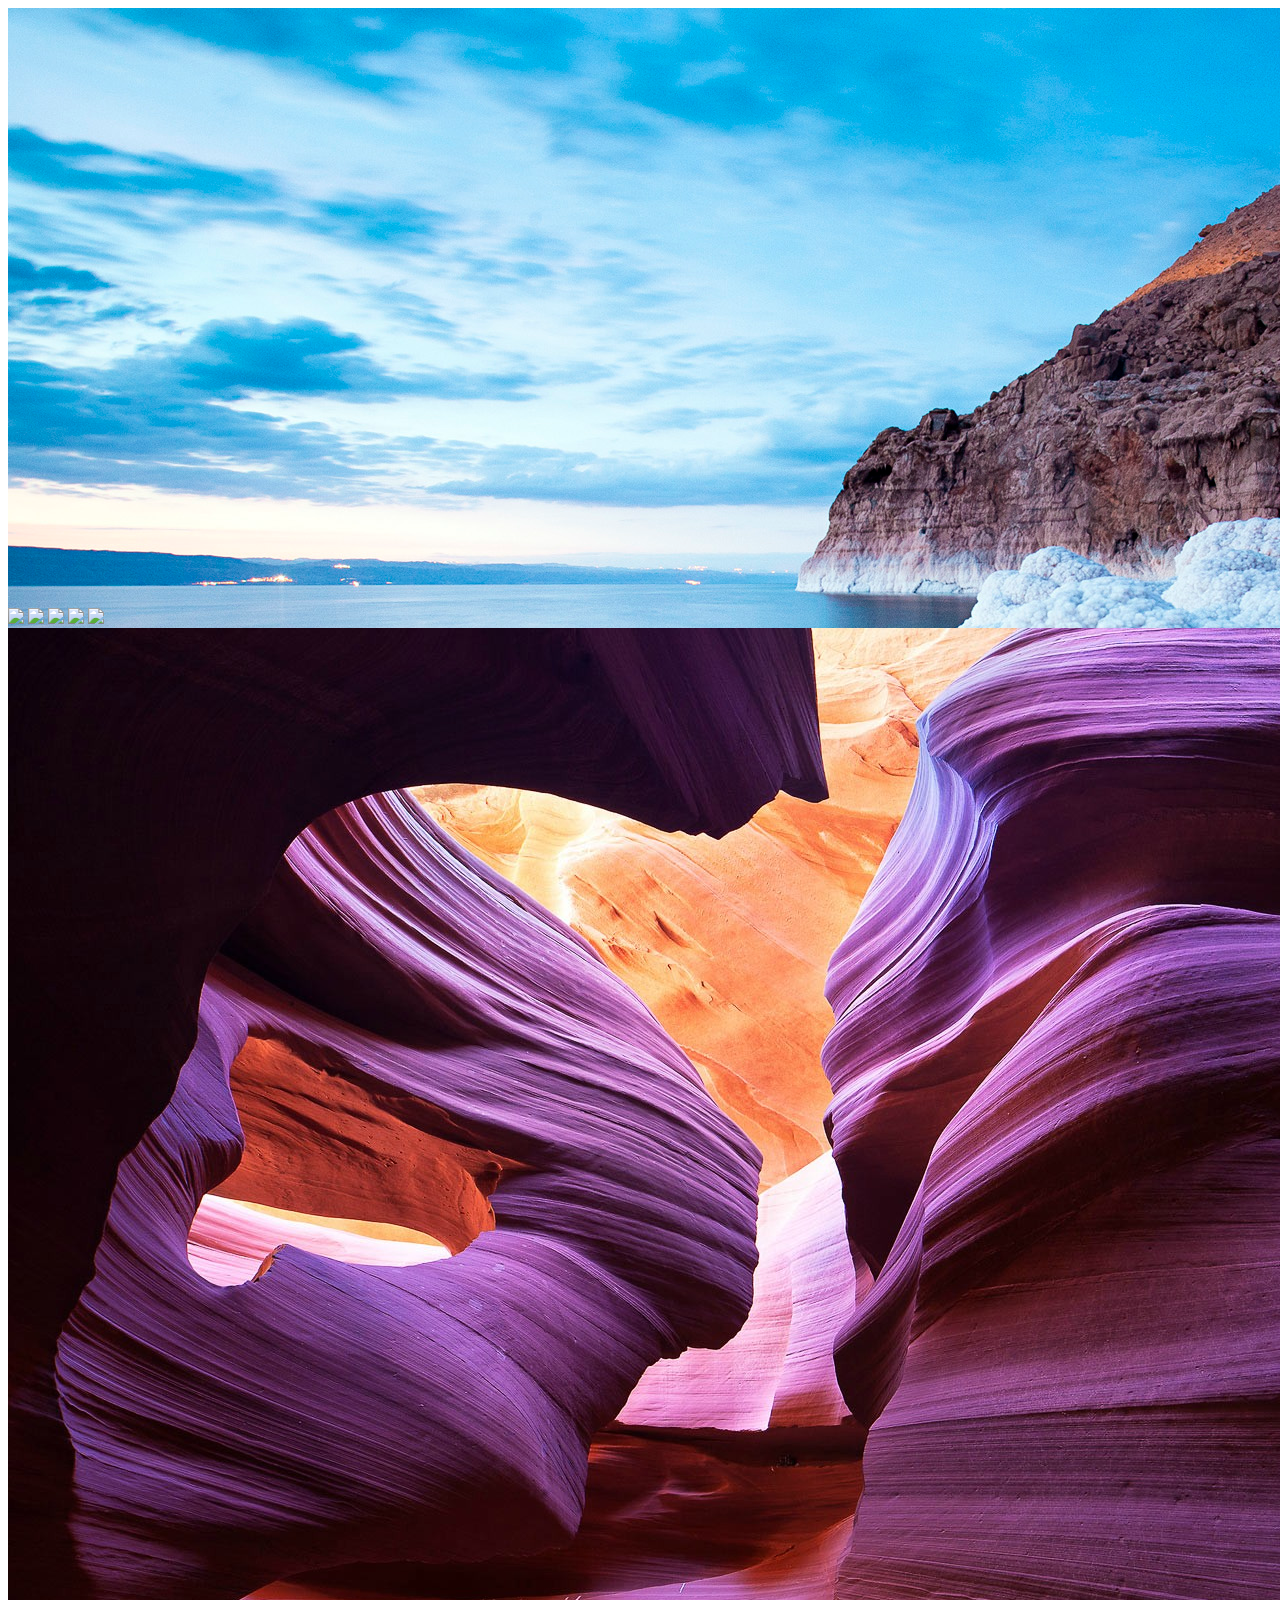
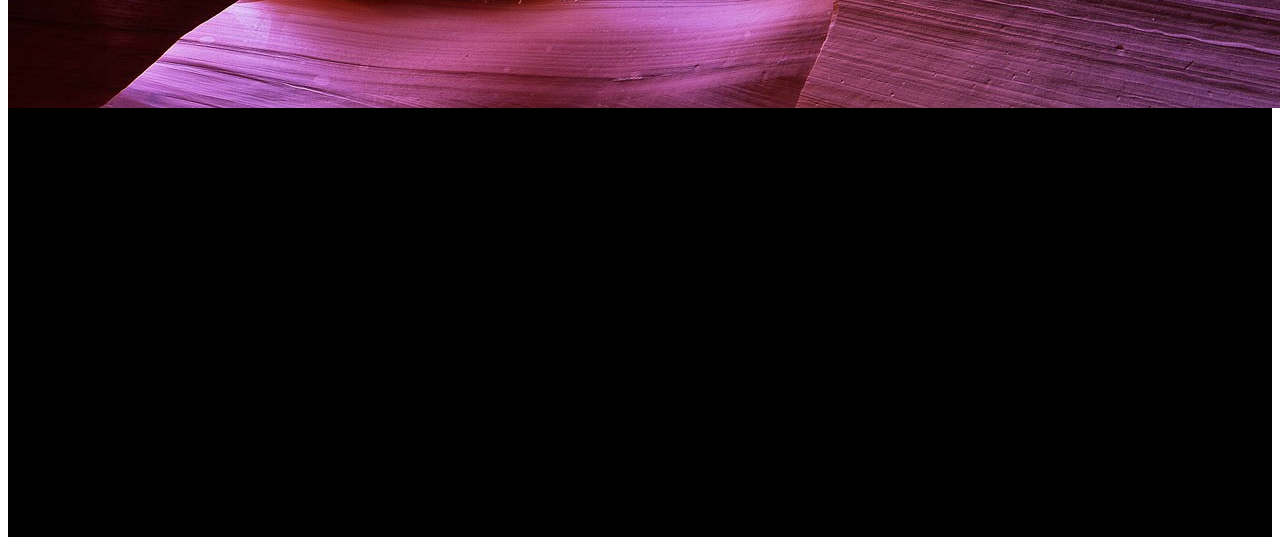
==== index.html @ b1ae280b "First one" ====
<!DOCTYPE html>
<html lang="en">
<head>
    <meta charset="UTF-8" name="viewport" content="width=device-width, initial-scale=1.0"/>
    <title>Test Page</title>

     <!-- Compiled and minified CSS -->
    <link rel="stylesheet" href="https://cdnjs.cloudflare.com/ajax/libs/materialize/0.98.2/css/materialize.min.css">
    <!-- jQuery -->
    <script src="https://ajax.googleapis.com/ajax/libs/jquery/1.12.4/jquery.min.js"></script>
    <!-- Compiled and minified JavaScript -->
    <script src="https://cdnjs.cloudflare.com/ajax/libs/materialize/0.98.2/js/materialize.min.js"></script>

    <!-- References for page styling -->
    <link rel="stylesheet" href="style/style.css">
</head>
<body>
    <script type="text/javascript" src="js/animate.js"></script>
        <div class="parallax-container">
            <div class="parallax"><img src="images/parallax1.jpg"></div>
        </div>
        <div class="section">
            <div class="row container">
                <div class="carousel">
                    <a class="carousel-item" href="#one!"><img src="http://lorempixel.com/250/250/nature/1"></a>
                    <a class="carousel-item" href="#two!"><img src="http://lorempixel.com/250/250/nature/2"></a>
                    <a class="carousel-item" href="#three!"><img src="http://lorempixel.com/250/250/nature/3"></a>
                    <a class="carousel-item" href="#four!"><img src="http://lorempixel.com/250/250/nature/4"></a>
                    <a class="carousel-item" href="#five!"><img src="http://lorempixel.com/250/250/nature/5"></a>
                </div>
            </div>
        </div>
       
        <div class="parallax-container">
            <div class="parallax"><img src="images/parallax2.jpg"></div>
        </div>

        <div class="section">
            <div class="row container">
                <ul id="mylist">
                    <li>
                        <h4>List Item</h4>
                        <p>This is a description</p>
                    </li>
                    <li>
                        <h4>List Item</h4>
                        <p>This is a description</p>
                    </li>
                    <li>
                        <h4>List Item</h4>
                        <p>This is a description</p>
                    </li>
                    <li>
                        <h4>List Item</h4>
                        <p>This is a description</p>
                    </li>
                    <li>
                        <h4>List Item</h4>
                        <p>This is a description</p>
                    </li>
                </ul>
            </div>
        </div>
        <div class="placeholder"></div>
</body>
</html>
---- style/style.css ----
.parallax-container {
      height: 600px;
}

.section {
	background-color: #212121;
}

.placeholder {
	width: 100%;
	height: 500px;
	background-color: #000;
}
#mylist {
	color: #fff;
}

#mylist li {
	opacity: 0;
}
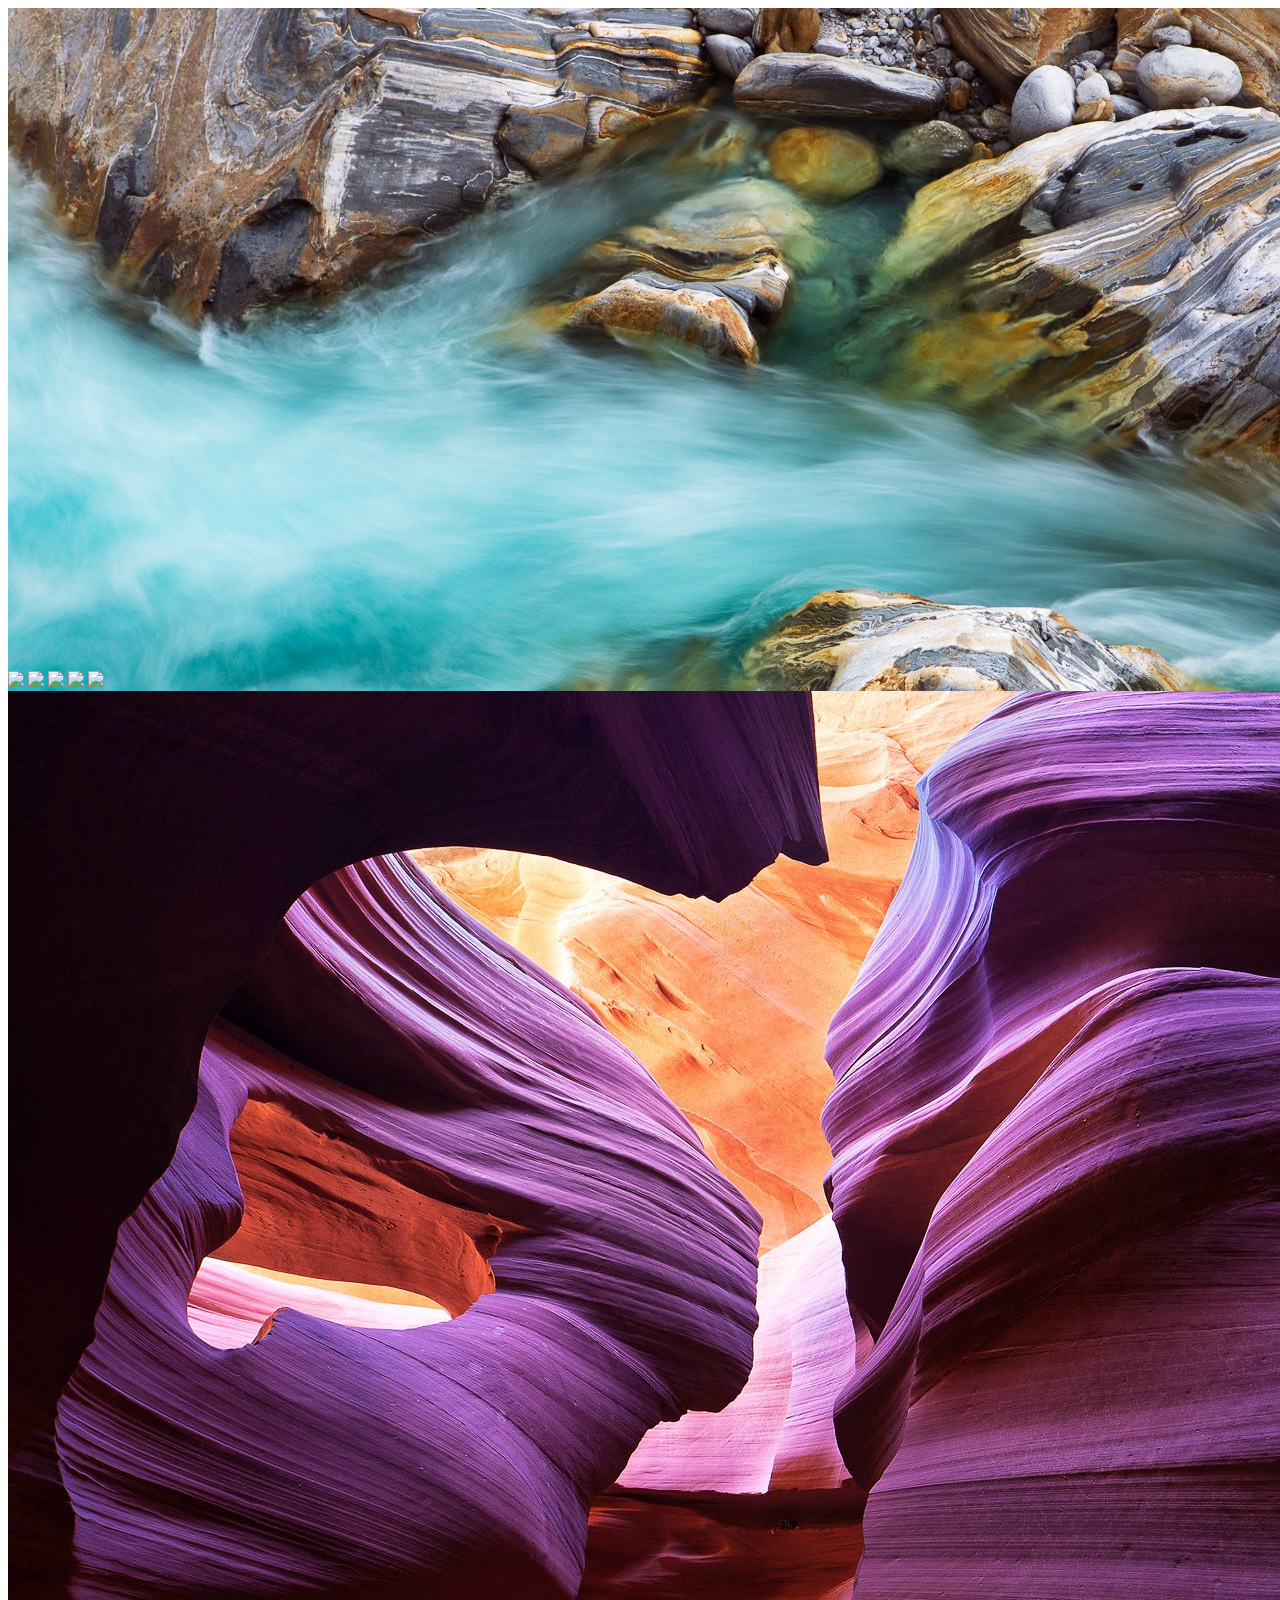
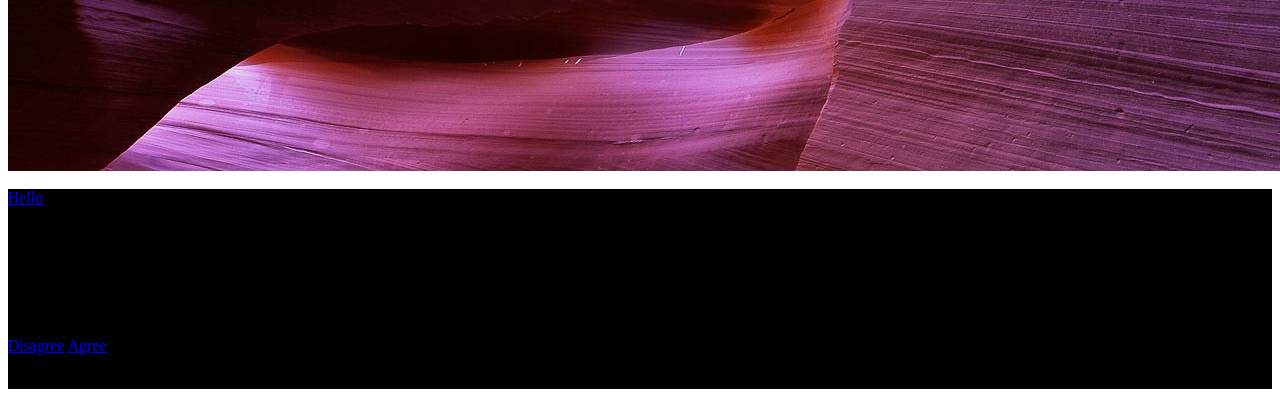
==== commit b84bcc7b: "Added modal button" ====
--- a/index.html
+++ b/index.html
@@ -1,66 +1,85 @@
 <!DOCTYPE html>
 <html lang="en">
 <head>
-    <meta charset="UTF-8" name="viewport" content="width=device-width, initial-scale=1.0"/>
-    <title>Test Page</title>
+  <meta charset="UTF-8" name="viewport" content="width=device-width, initial-scale=1.0"/>
+  <title>Test Page</title>
 
-     <!-- Compiled and minified CSS -->
-    <link rel="stylesheet" href="https://cdnjs.cloudflare.com/ajax/libs/materialize/0.98.2/css/materialize.min.css">
-    <!-- jQuery -->
-    <script src="https://ajax.googleapis.com/ajax/libs/jquery/1.12.4/jquery.min.js"></script>
-    <!-- Compiled and minified JavaScript -->
-    <script src="https://cdnjs.cloudflare.com/ajax/libs/materialize/0.98.2/js/materialize.min.js"></script>
+  <!-- Compiled and minified CSS -->
+  <link rel="stylesheet" href="https://cdnjs.cloudflare.com/ajax/libs/materialize/0.98.2/css/materialize.min.css">
+  <!-- jQuery -->
+  <script src="https://ajax.googleapis.com/ajax/libs/jquery/1.12.4/jquery.min.js"></script>
+  <!-- Compiled and minified JavaScript -->
+  <script src="https://cdnjs.cloudflare.com/ajax/libs/materialize/0.98.2/js/materialize.min.js"></script>
 
-    <!-- References for page styling -->
-    <link rel="stylesheet" href="style/style.css">
+  <!-- References for page styling -->
+  <link rel="stylesheet" href="style/style.css">
 </head>
 <body>
-    <script type="text/javascript" src="js/animate.js"></script>
-        <div class="parallax-container">
-            <div class="parallax"><img src="images/parallax1.jpg"></div>
+  <script type="text/javascript" src="js/animate.js"></script>
+  <div class="parallax-container">
+    <div class="parallax"><img src="images/parallax1.jpg"></div>
+  </div>
+  <div class="section">
+    <div class="row container">
+      <div class="carousel">
+        <a class="carousel-item" href="#one!"><img src="http://lorempixel.com/250/250/nature/1"></a>
+        <a class="carousel-item" href="#two!"><img src="http://lorempixel.com/250/250/nature/2"></a>
+        <a class="carousel-item" href="#three!"><img src="http://lorempixel.com/250/250/nature/3"></a>
+        <a class="carousel-item" href="#four!"><img src="http://lorempixel.com/250/250/nature/4"></a>
+        <a class="carousel-item" href="#five!"><img src="http://lorempixel.com/250/250/nature/5"></a>
+      </div>
+    </div>
+  </div>
+
+  <div class="parallax-container">
+    <div class="parallax"><img src="images/parallax2.jpg"></div>
+  </div>
+
+  <div class="section">
+    <div class="row container">
+      <ul id="mylist">
+        <li>
+          <h4>List Item</h4>
+          <p>This is a description</p>
+        </li>
+        <li>
+          <h4>List Item</h4>
+          <p>This is a description</p>
+        </li>
+        <li>
+          <h4>List Item</h4>
+          <p>This is a description</p>
+        </li>
+        <li>
+          <h4>List Item</h4>
+          <p>This is a description</p>
+        </li>
+        <li>
+          <h4>List Item</h4>
+          <p>This is a description</p>
+        </li>
+      </ul>
+    </div>
+  </div>
+  <div class="section placeholder">
+    <div class="row container">
+      <div class="col m2 offset-m5">
+        <!-- Modal Trigger -->
+        <a class="waves-effect waves-light btn" href="#modal1">Hello</a>
+
+        <!-- Modal Structure -->
+        <div id="modal1" class="modal">
+          <div class="modal-content">
+            <h4>Disclaimer</h4>
+            <p>A bunch of lorem ipsum dolor sit amet, consectetur adipiscing elit, sed do eiusmod tempor incididunt ut labore et dolore magna aliqua. Ut enim ad minim veniam, quis nostrud exercitation ullamco laboris nisi ut aliquip ex ea commodo consequat. Duis aute irure dolor in reprehenderit in voluptate velit esse cillum dolore eu fugiat nulla pariatur. Excepteur sint occaecat cupidatat non proident, sunt in culpa qui officia deserunt mollit anim id est laborum</p>
+          </div>
+          <div class="modal-footer">
+            <a href="#!" class="modal-action modal-close waves-effect waves-green btn-flat">Disagree</a>
+            <a href="#!" class="modal-action modal-close waves-effect waves-green btn-flat">Agree</a>
+          </div>
         </div>
-        <div class="section">
-            <div class="row container">
-                <div class="carousel">
-                    <a class="carousel-item" href="#one!"><img src="http://lorempixel.com/250/250/nature/1"></a>
-                    <a class="carousel-item" href="#two!"><img src="http://lorempixel.com/250/250/nature/2"></a>
-                    <a class="carousel-item" href="#three!"><img src="http://lorempixel.com/250/250/nature/3"></a>
-                    <a class="carousel-item" href="#four!"><img src="http://lorempixel.com/250/250/nature/4"></a>
-                    <a class="carousel-item" href="#five!"><img src="http://lorempixel.com/250/250/nature/5"></a>
-                </div>
-            </div>
-        </div>
-       
-        <div class="parallax-container">
-            <div class="parallax"><img src="images/parallax2.jpg"></div>
-        </div>
-
-        <div class="section">
-            <div class="row container">
-                <ul id="mylist">
-                    <li>
-                        <h4>List Item</h4>
-                        <p>This is a description</p>
-                    </li>
-                    <li>
-                        <h4>List Item</h4>
-                        <p>This is a description</p>
-                    </li>
-                    <li>
-                        <h4>List Item</h4>
-                        <p>This is a description</p>
-                    </li>
-                    <li>
-                        <h4>List Item</h4>
-                        <p>This is a description</p>
-                    </li>
-                    <li>
-                        <h4>List Item</h4>
-                        <p>This is a description</p>
-                    </li>
-                </ul>
-            </div>
-        </div>
-        <div class="placeholder"></div>
+      </div>
+    </div>
+  </div>
 </body>
 </html>--- a/style/style.css
+++ b/style/style.css
@@ -9,7 +9,7 @@
 
 .placeholder {
 	width: 100%;
-	height: 500px;
+	height: 200px;
 	background-color: #000;
 }
 #mylist {
@@ -20,4 +20,7 @@
 	opacity: 0;
 }
 
+.row {
+	margin-top: 5%;
+}
 
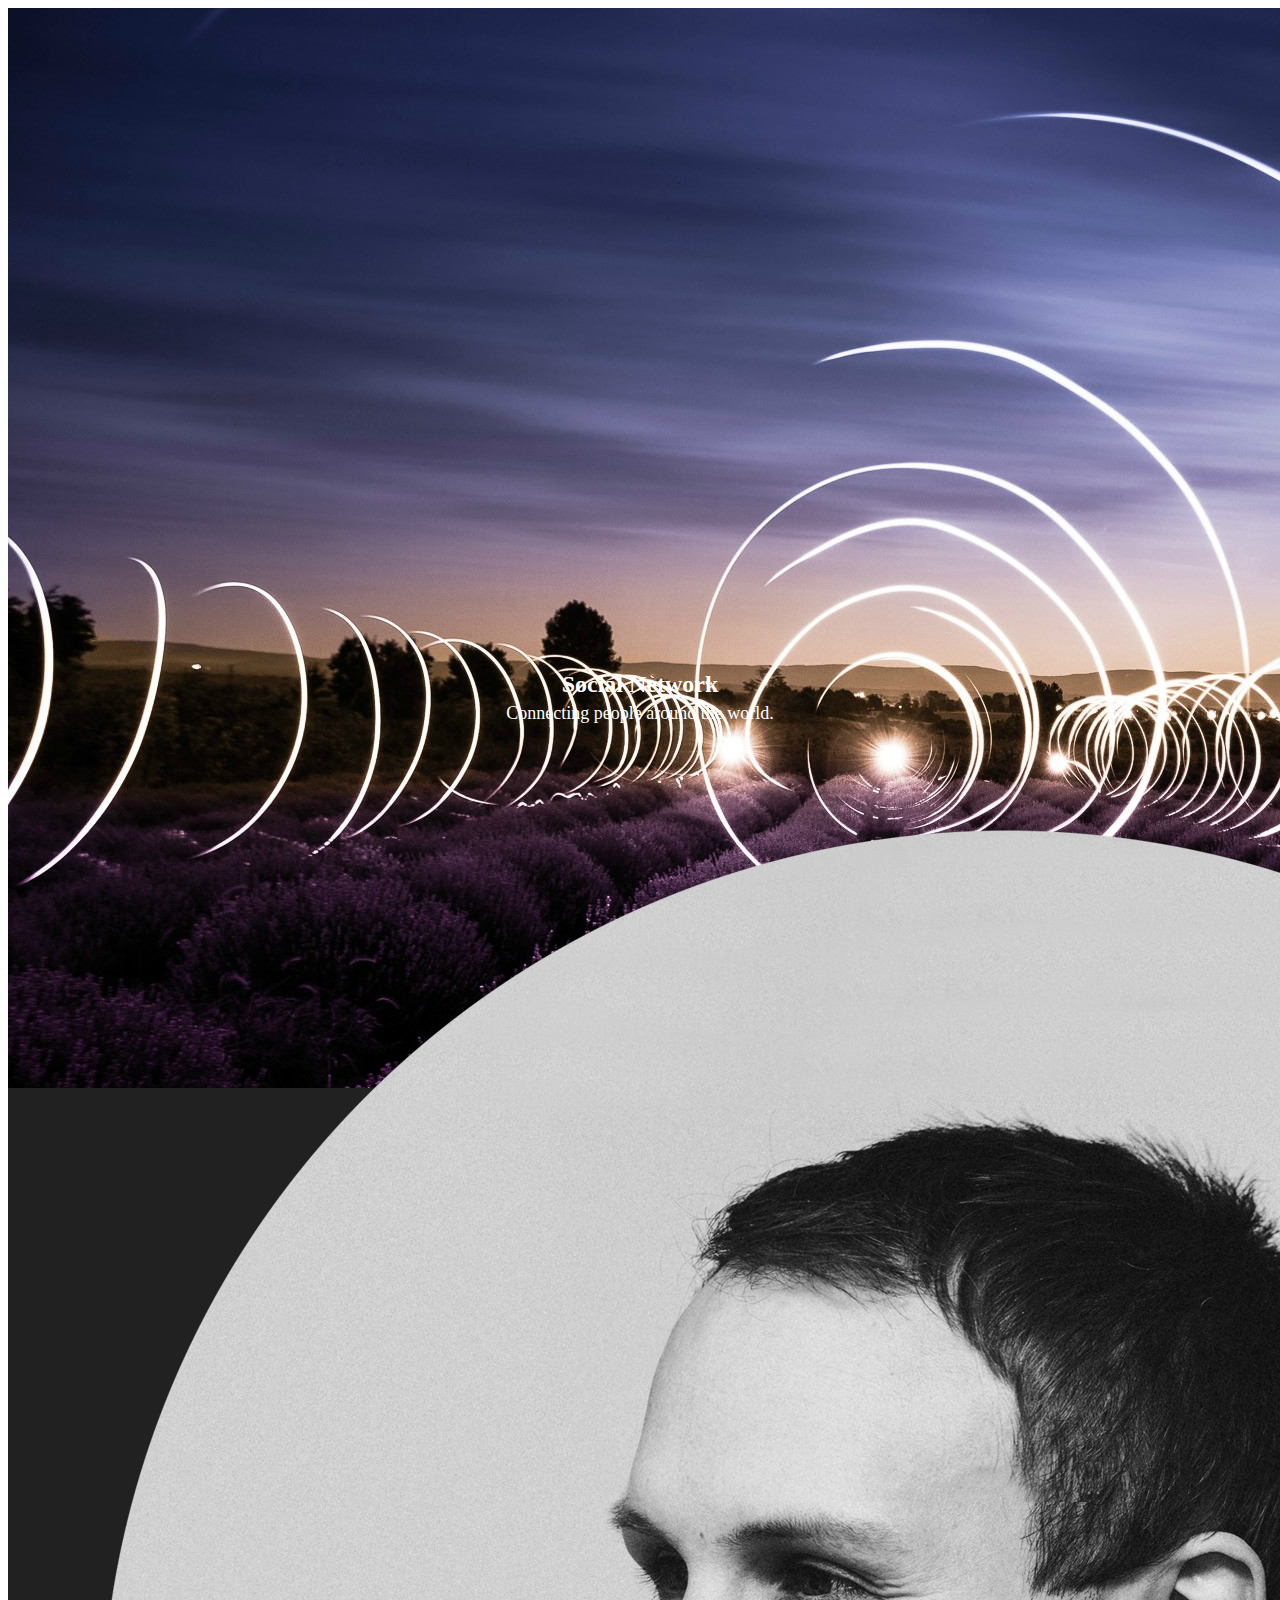
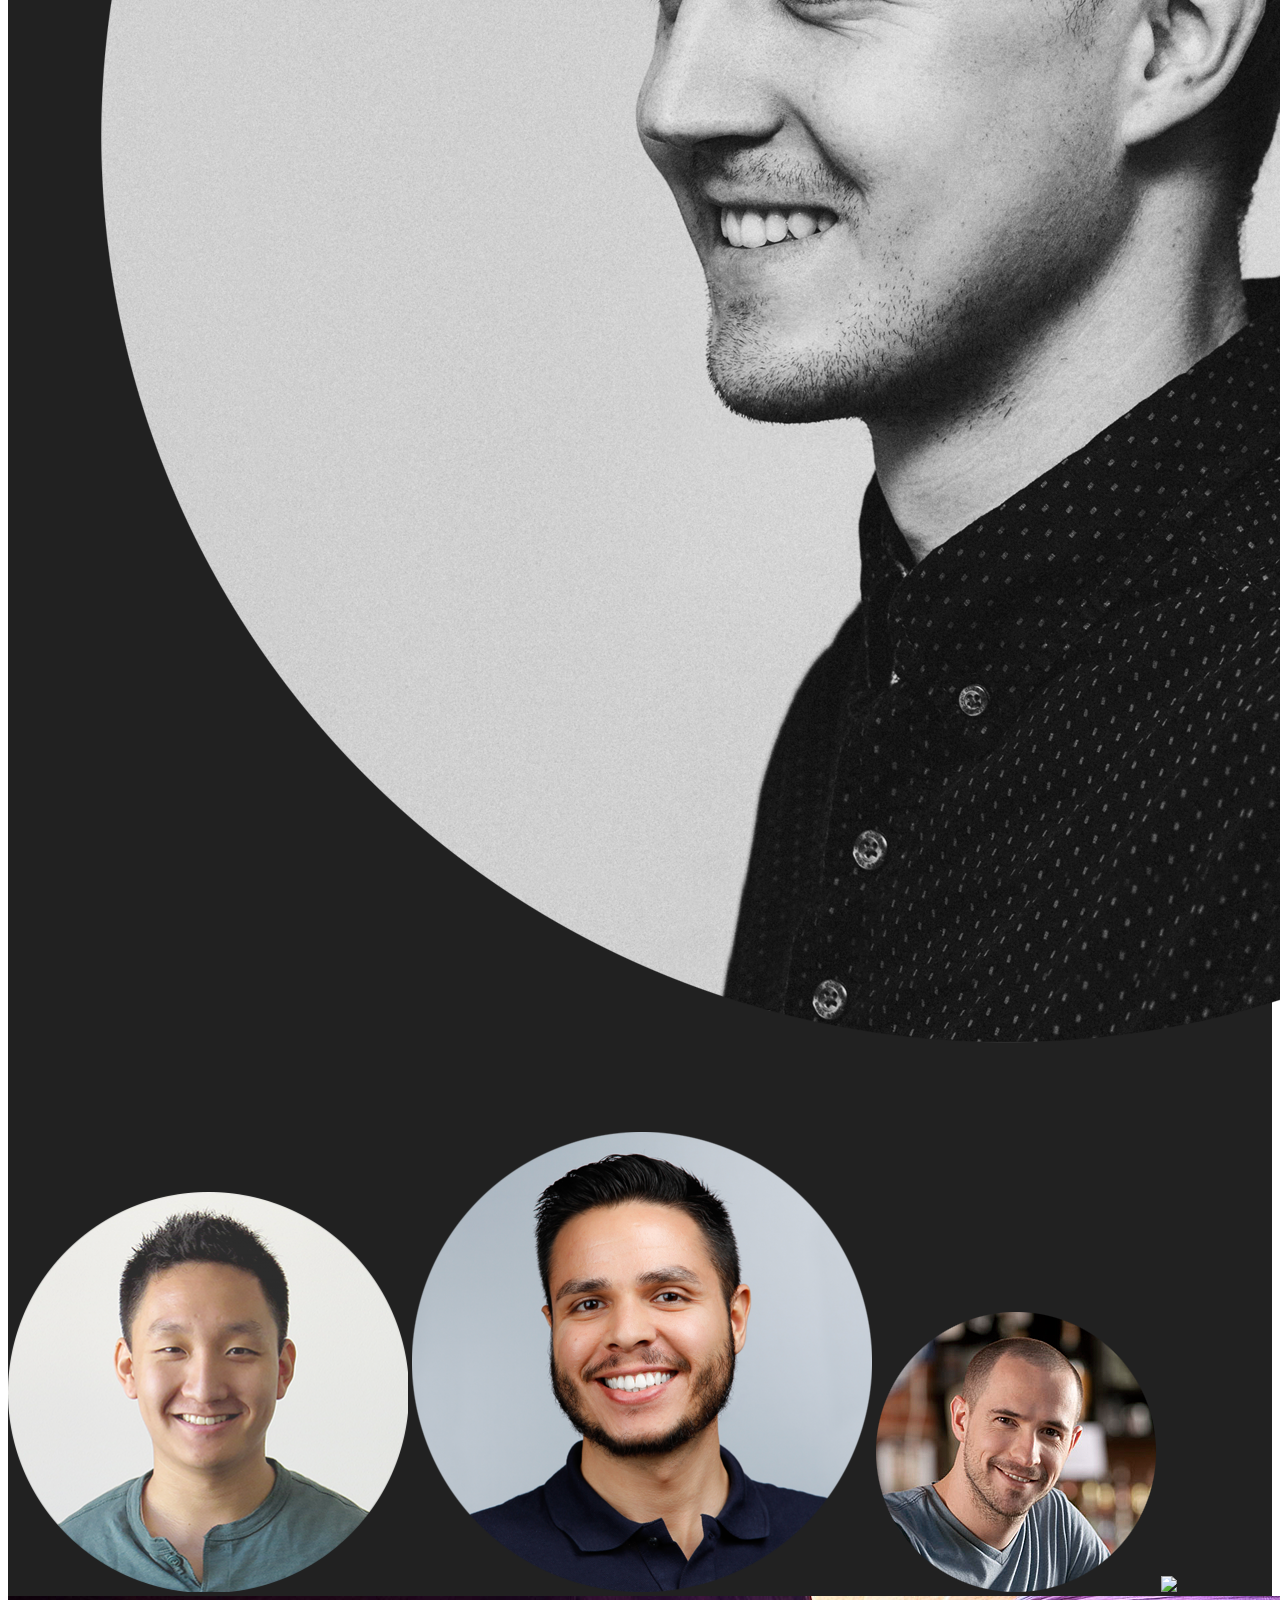
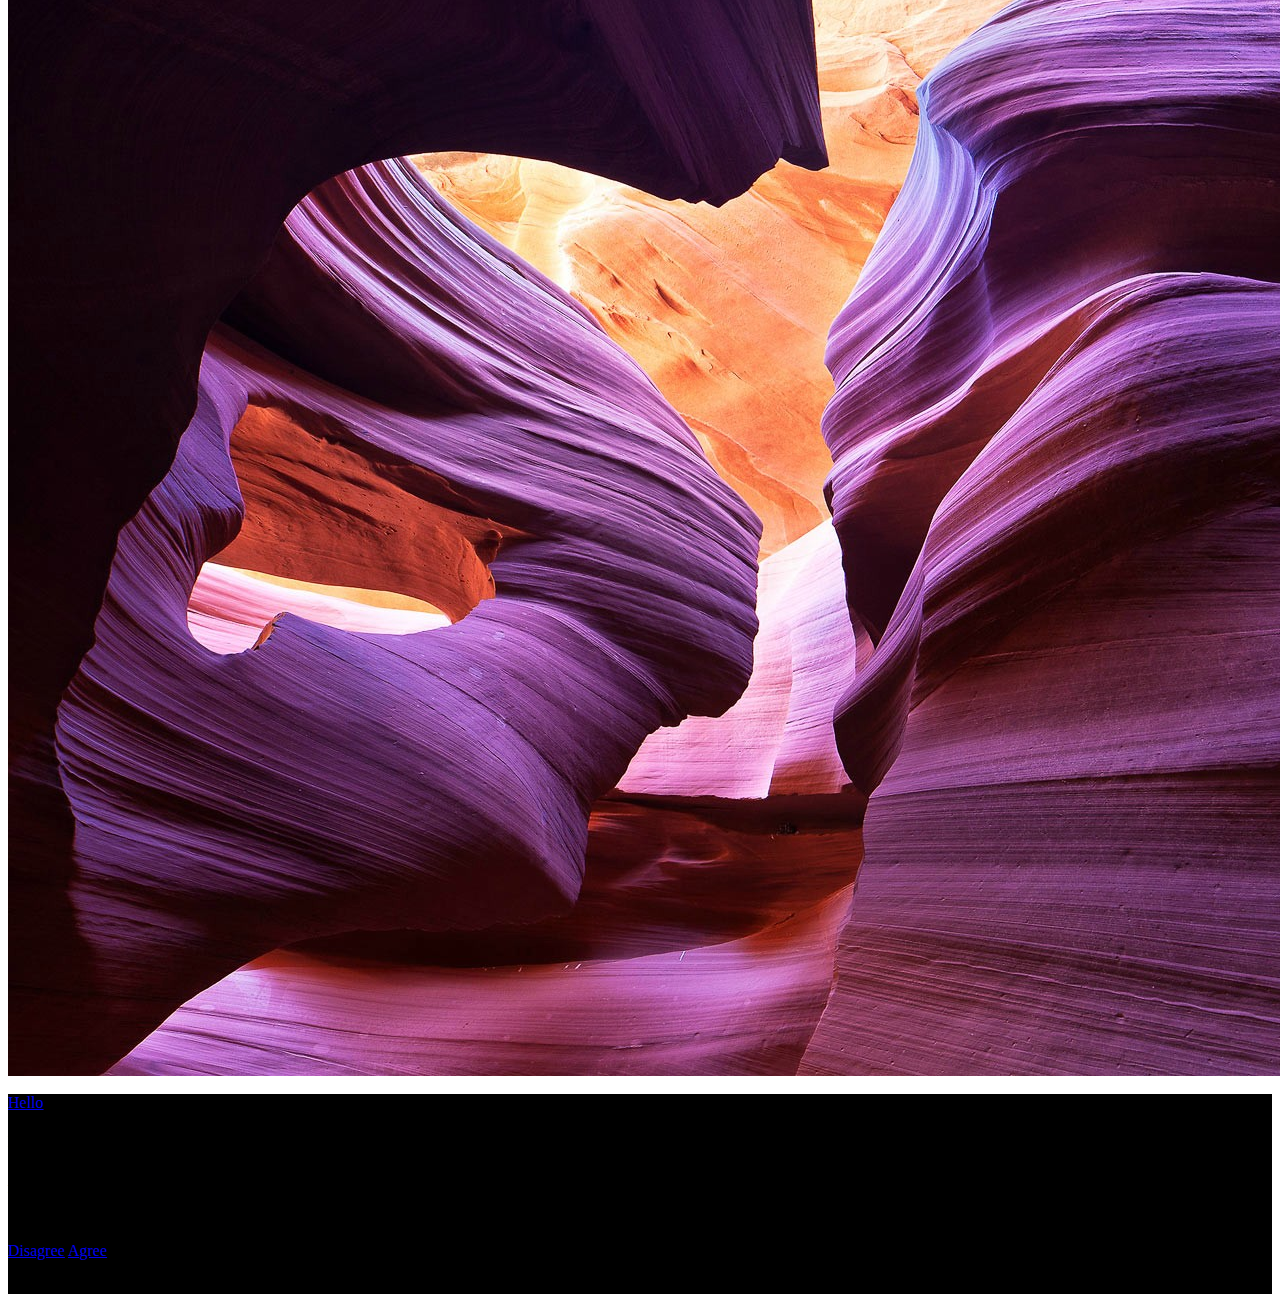
==== commit 7dcda77a: "Added people" ====
--- a/index.html
+++ b/index.html
@@ -17,16 +17,18 @@
 <body>
   <script type="text/javascript" src="js/animate.js"></script>
   <div class="parallax-container">
-    <div class="parallax"><img src="images/parallax1.jpg"></div>
+    <div class="parallax"><img src="images/parallax3.jpg"></div>
   </div>
   <div class="section">
     <div class="row container">
       <div class="carousel">
-        <a class="carousel-item" href="#one!"><img src="http://lorempixel.com/250/250/nature/1"></a>
-        <a class="carousel-item" href="#two!"><img src="http://lorempixel.com/250/250/nature/2"></a>
-        <a class="carousel-item" href="#three!"><img src="http://lorempixel.com/250/250/nature/3"></a>
-        <a class="carousel-item" href="#four!"><img src="http://lorempixel.com/250/250/nature/4"></a>
-        <a class="carousel-item" href="#five!"><img src="http://lorempixel.com/250/250/nature/5"></a>
+      <h2 class="heading">Social Network</h2>
+      <p class="heading">Connecting people around the world.</p>
+        <a class="carousel-item" href="#one!"><img src="images/pic1.png"></a>
+        <a class="carousel-item" href="#two!"><img src="images/pic2.png"></a>
+        <a class="carousel-item" href="#three!"><img src="images/pic3.png"></a>
+        <a class="carousel-item" href="#four!"><img src="images/pic4.png"></a>
+        <a class="carousel-item" href="#five!"><img src="images/pic5.png"></a>
       </div>
     </div>
   </div>
--- a/style/style.css
+++ b/style/style.css
@@ -24,3 +24,18 @@
 	margin-top: 5%;
 }
 
+h2.heading, p.heading {
+	color: #fff;
+	text-align: center;
+	margin-bottom: 5px;
+}
+
+h2.heading {
+	margin-top: 0px;
+}
+
+p.heading {
+	font-weight: 200;
+	font-size: 18px;
+	margin-top: 5px;
+}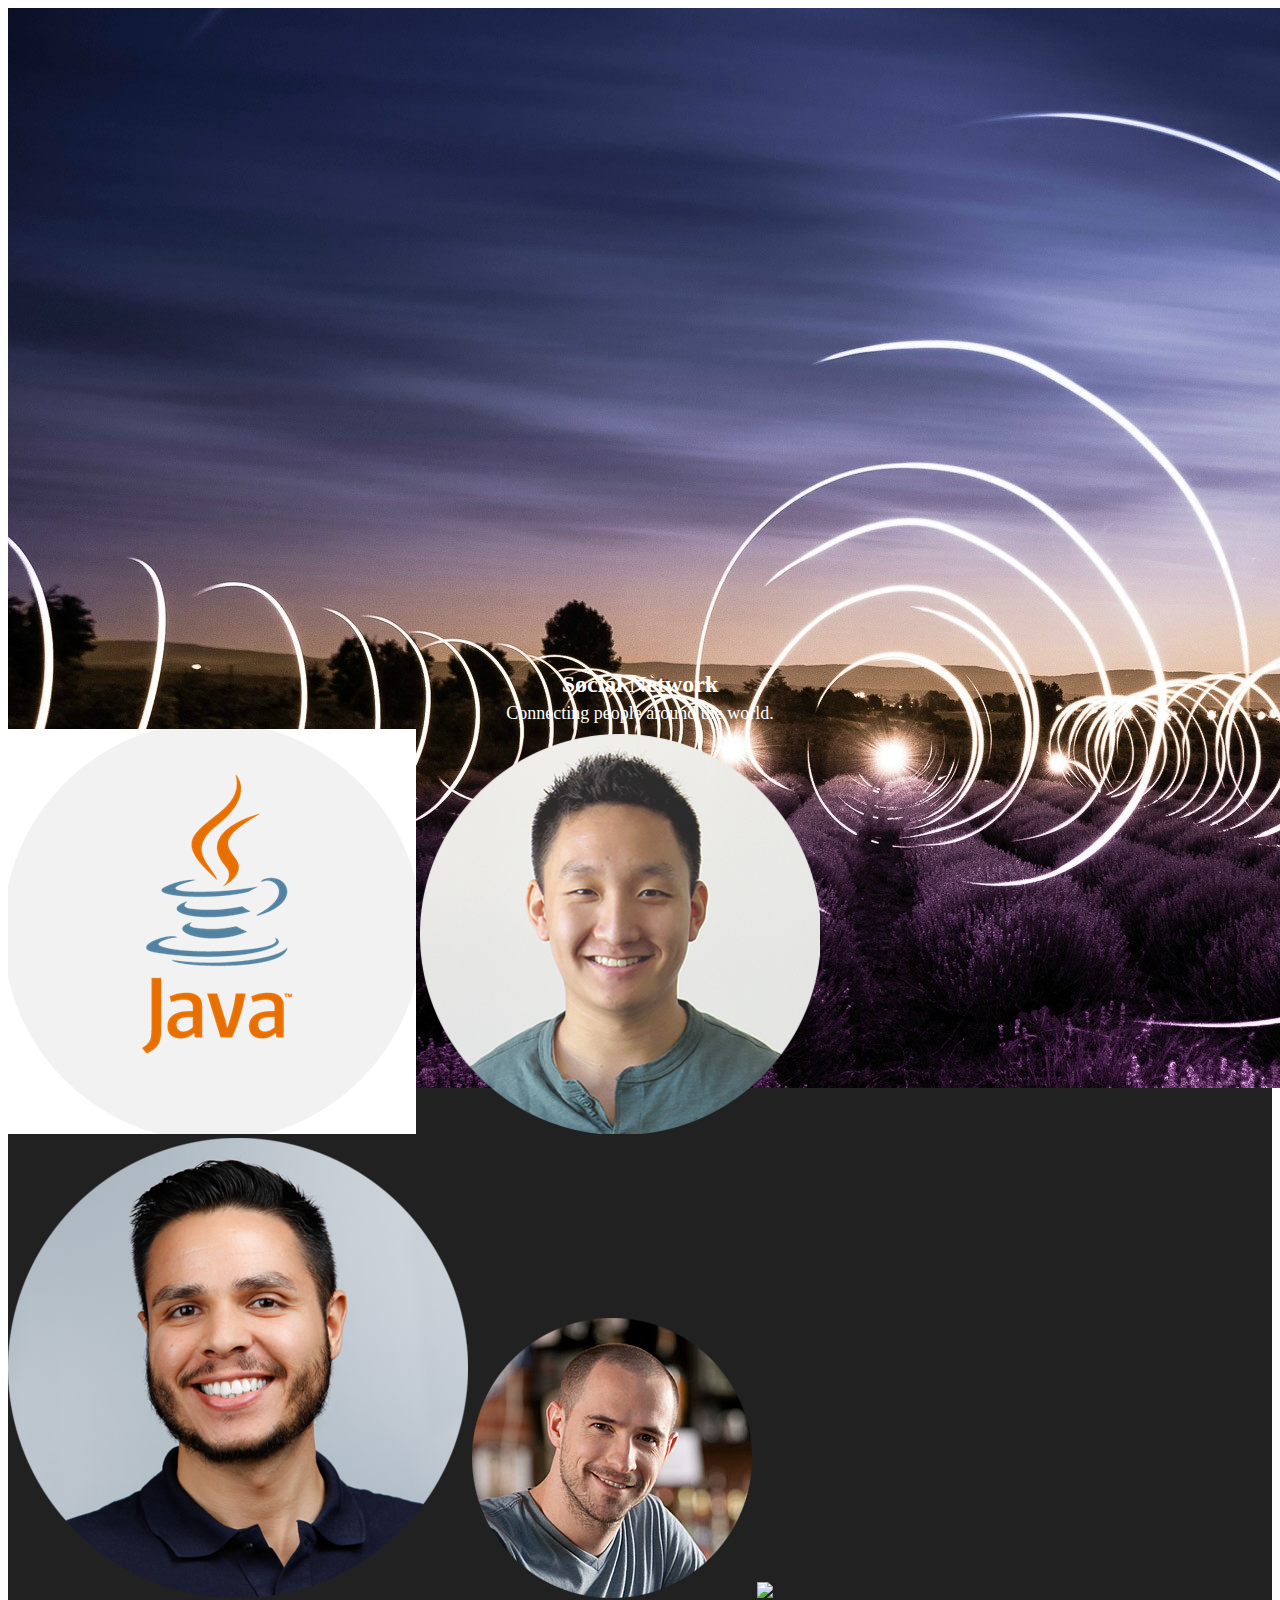
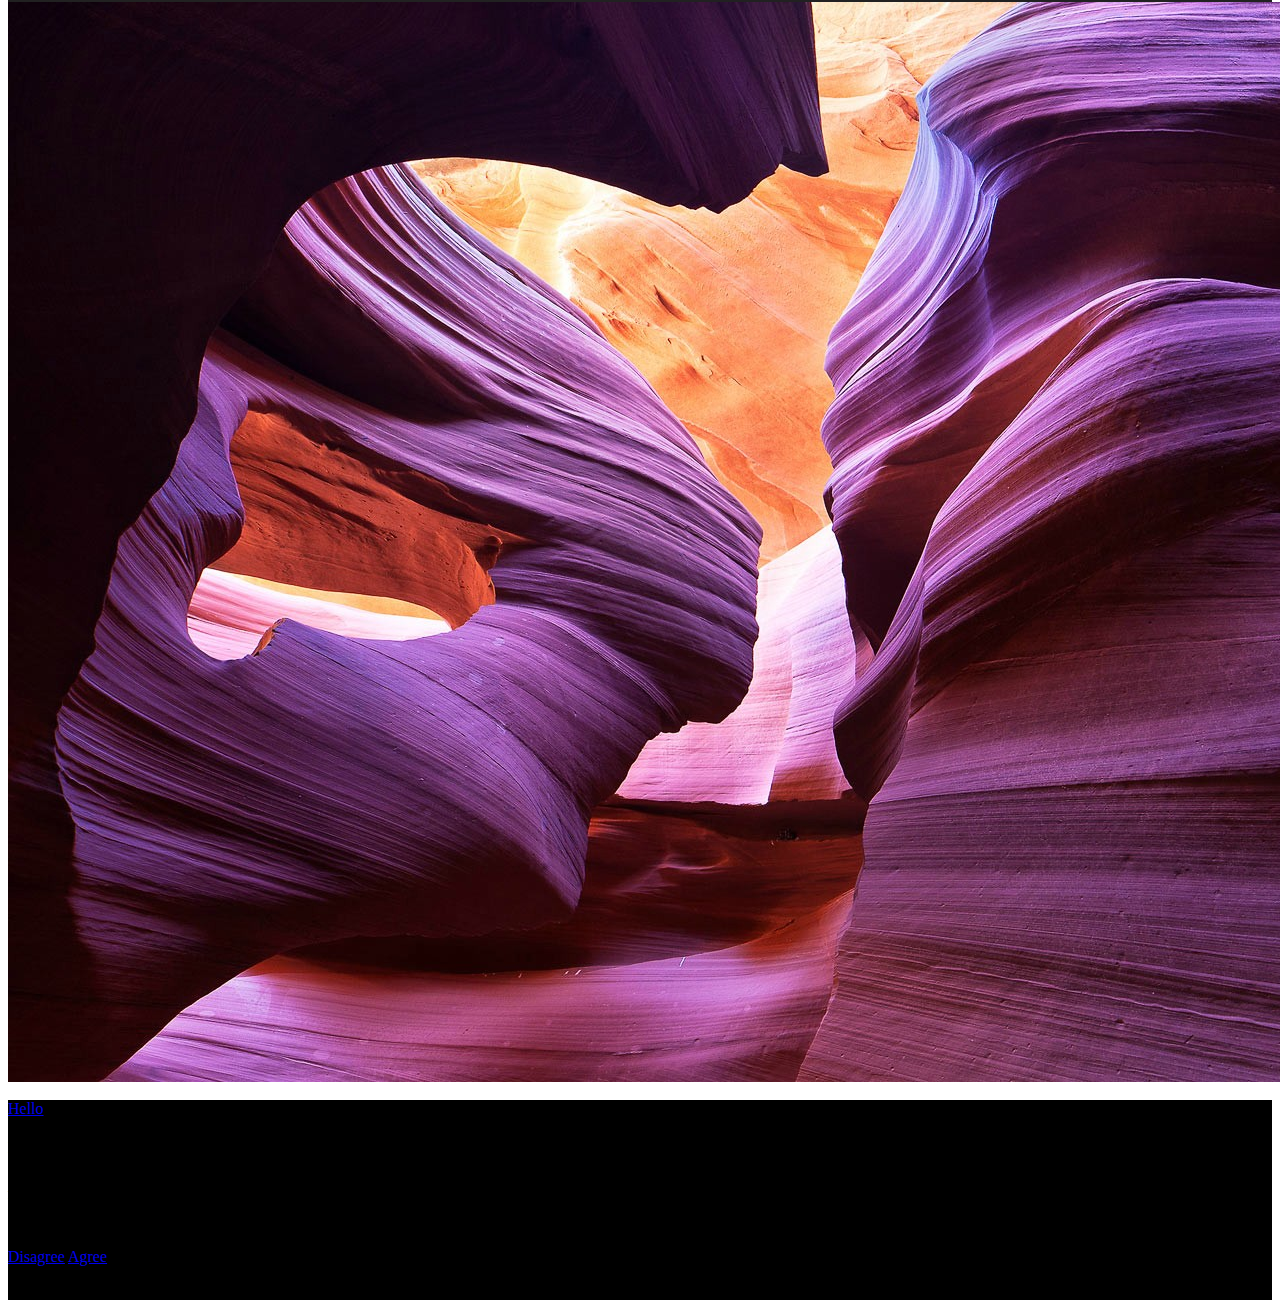
==== commit 1c55ce2a: "Start of new idea to make the carousel display known skills" ====
--- a/index.html
+++ b/index.html
@@ -24,7 +24,7 @@
       <div class="carousel">
       <h2 class="heading">Social Network</h2>
       <p class="heading">Connecting people around the world.</p>
-        <a class="carousel-item" href="#one!"><img src="images/pic1.png"></a>
+        <a class="carousel-item" href="#one!"><img class="circle" src="images/java_noBorder.png"></a>
         <a class="carousel-item" href="#two!"><img src="images/pic2.png"></a>
         <a class="carousel-item" href="#three!"><img src="images/pic3.png"></a>
         <a class="carousel-item" href="#four!"><img src="images/pic4.png"></a>
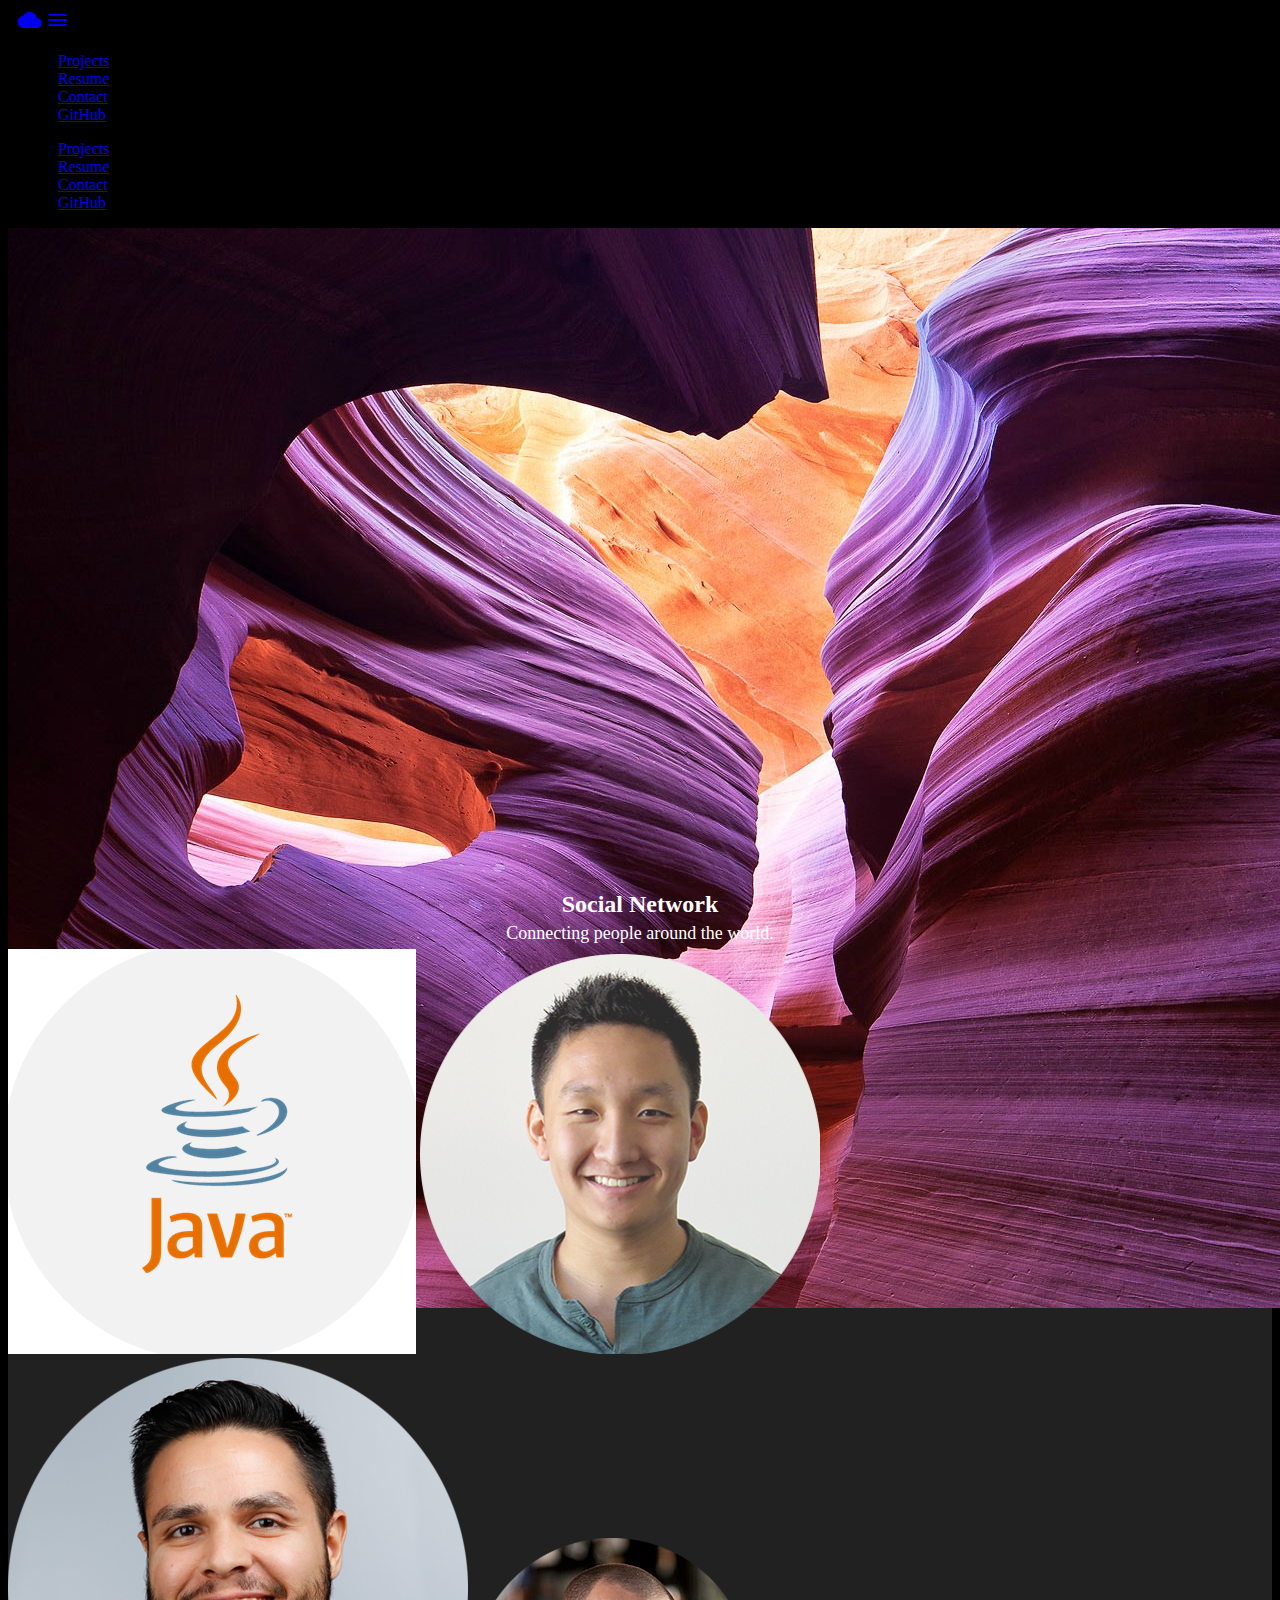
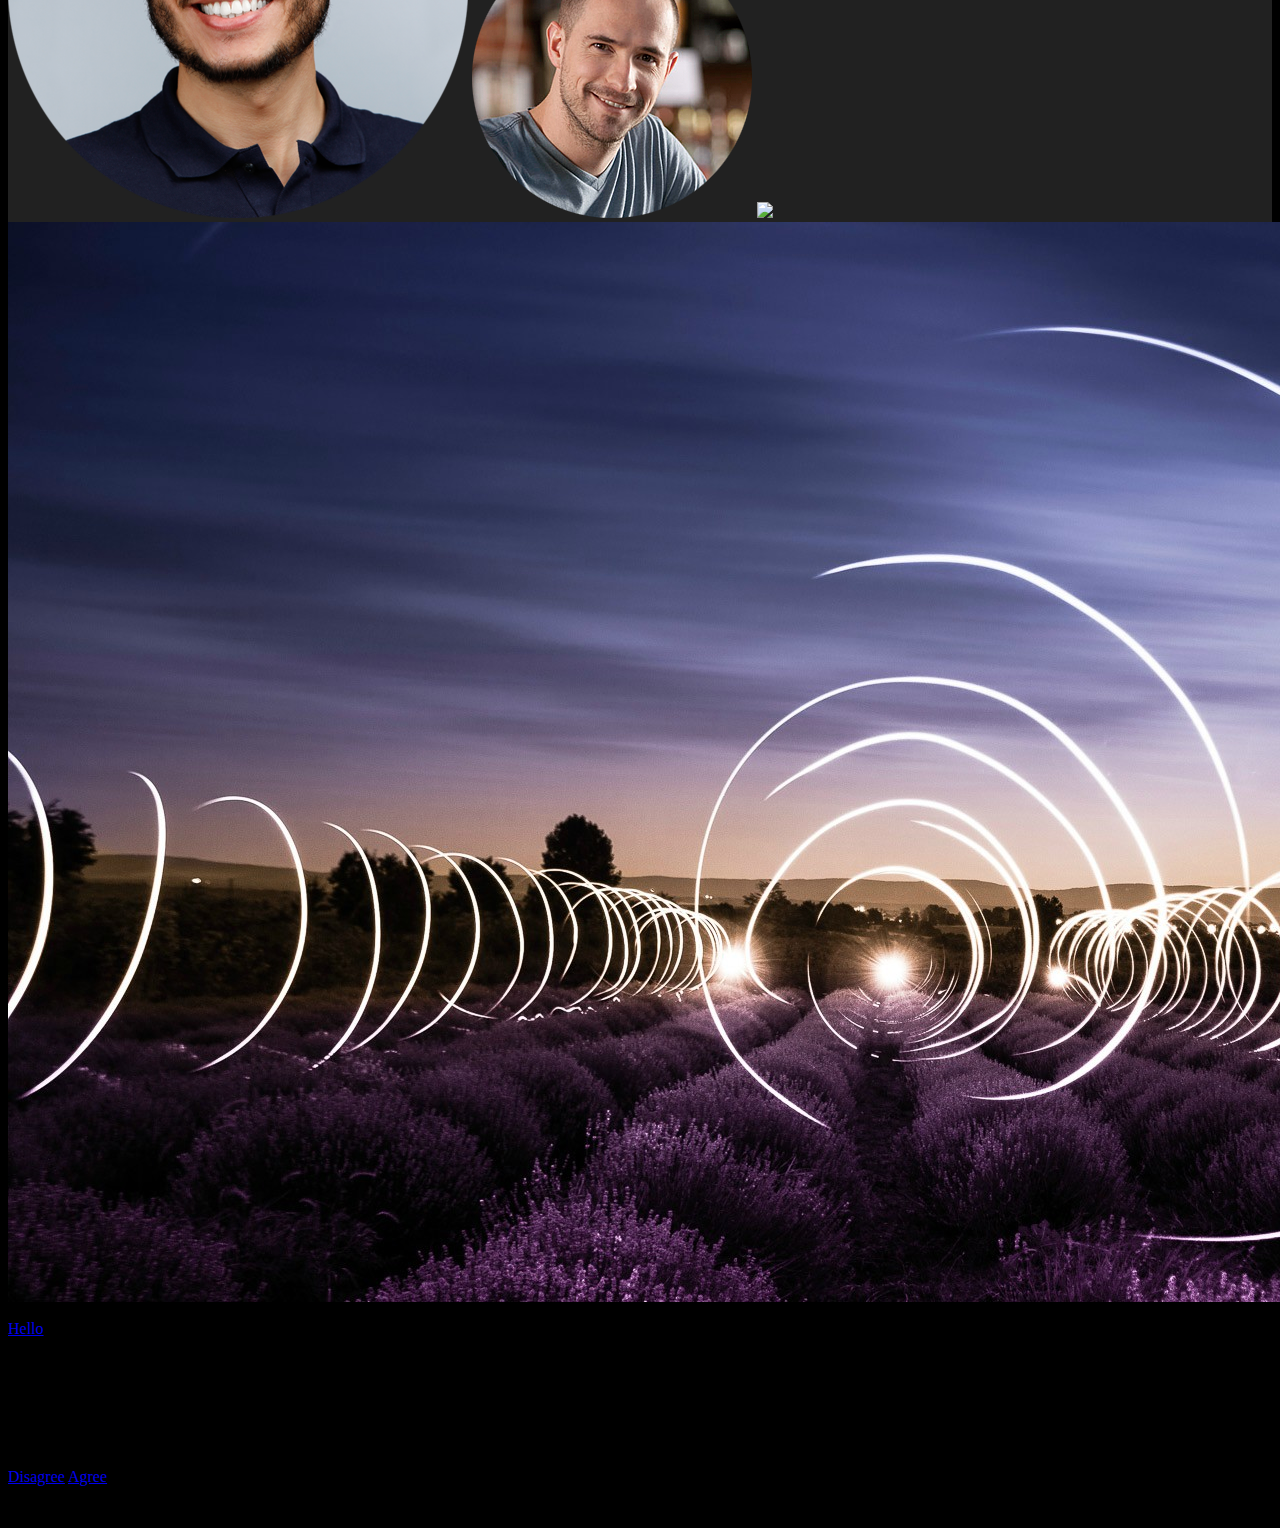
==== commit 777b2c8b: "Added nav bar" ====
--- a/index.html
+++ b/index.html
@@ -11,13 +11,36 @@
   <!-- Compiled and minified JavaScript -->
   <script src="https://cdnjs.cloudflare.com/ajax/libs/materialize/0.98.2/js/materialize.min.js"></script>
 
+  <link href="https://fonts.googleapis.com/icon?family=Material+Icons" rel="stylesheet">
   <!-- References for page styling -->
   <link rel="stylesheet" href="style/style.css">
 </head>
 <body>
   <script type="text/javascript" src="js/animate.js"></script>
+
+
+    <nav class="grey darken-4">
+      <div class="nav-wrapper grey darken-4">
+        <a href="#!" class="brand-logo"><i class="material-icons">cloud</i></a>
+        <a href="#" data-activates="mobile-demo" class="button-collapse"><i class="material-icons">menu</i></a>
+        <ul class="right hide-on-med-and-down">
+          <li><a href="index.html">Projects</a></li>
+          <li><a href="resume.html">Resume</a></li>
+          <li><a href="#">Contact</a></li>
+          <li><a href="#">GitHub</a></li>
+        </ul>
+        <ul class="side-nav" id="mobile-demo">
+          <li><a href="index.html">Projects</a></li>
+          <li><a href="resume.html">Resume</a></li>
+          <li><a href="#">Contact</a></li>
+          <li><a href="#">GitHub</a></li>
+        </ul>
+      </div>
+    </nav>
+
+
   <div class="parallax-container">
-    <div class="parallax"><img src="images/parallax3.jpg"></div>
+    <div class="parallax"><img src="images/parallax2.jpg"></div>
   </div>
   <div class="section">
     <div class="row container">
@@ -34,7 +57,7 @@
   </div>
 
   <div class="parallax-container">
-    <div class="parallax"><img src="images/parallax2.jpg"></div>
+    <div class="parallax"><img src="images/parallax3.jpg"></div>
   </div>
 
   <div class="section">
@@ -67,7 +90,7 @@
     <div class="row container">
       <div class="col m2 offset-m5">
         <!-- Modal Trigger -->
-        <a class="waves-effect waves-light btn" href="#modal1">Hello</a>
+        <a class="waves-effect waves-light red lighten-1 btn" href="#modal1">Hello</a>
 
         <!-- Modal Structure -->
         <div id="modal1" class="modal">
--- a/style/style.css
+++ b/style/style.css
@@ -1,6 +1,13 @@
+body {
+	background-color: #000;
+}
 
 .parallax-container {
       height: 600px;
+}
+
+.smaller {
+	height: 500px;
 }
 
 .section {
@@ -38,4 +45,10 @@
 	font-weight: 200;
 	font-size: 18px;
 	margin-top: 5px;
-}+}
+
+/* Modifying Their CSS */
+nav {
+	padding: 0 10px 0 10px;
+}
+
